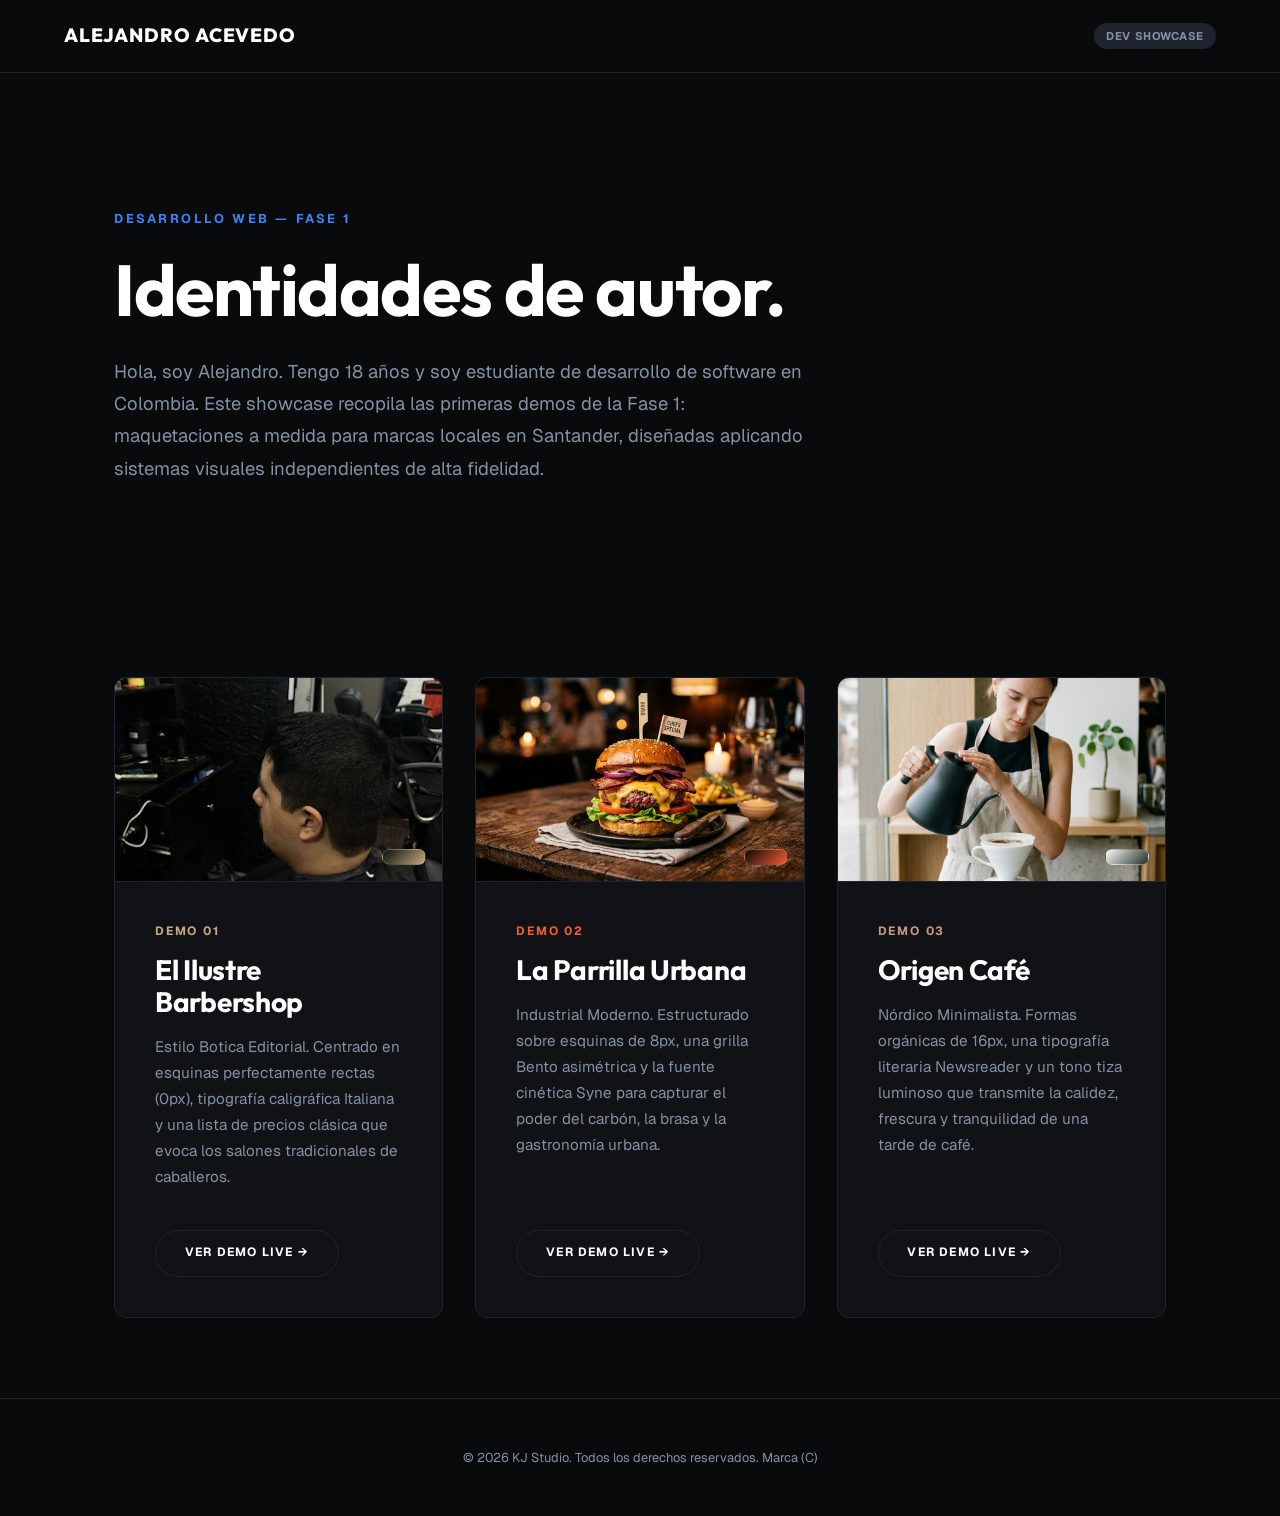
==== index.html @ 07c19f26 "feat: first showcase release for alejandro" ====
<!-- (C) -->
<!DOCTYPE html>
<html lang="es">
<head>
    <meta charset="UTF-8">
    <meta name="viewport" content="width=device-width, initial-scale=1.0">
    <title>Alejandro Acevedo — Web Developer Showcase (Fase 1)</title>
    <meta name="description" content="Showcase de Desarrollo Web (Fase 1) por Alejandro Acevedo. Demos de diseño web de alta fidelidad para negocios locales en Bucaramanga y Girón.">
    <meta property="og:title" content="Alejandro Acevedo — Web Developer Showcase (Fase 1)">
    <meta property="og:description" content="Demos de maquetación premium para Barbería, Hamburguesería y Cafetería por Alejandro Acevedo.">
    <meta property="og:image" content="Outputs/01_barberia/img/Imagen pegada (2).png">
    <meta property="og:type" content="website">
    <link rel="stylesheet" href="styles.css">
    <script>
        document.documentElement.classList.add('js-active');
    </script>
</head>
<body>

    <!-- Header / Navegación -->
    <header class="main-header">
        <div class="header-container">
            <span class="logo">ALEJANDRO ACEVEDO</span>
            <span class="phase-tag">DEV SHOWCASE</span>
        </div>
    </header>

    <!-- Hero Section (Presentation Style) -->
    <section class="hero-section">
        <div class="section-container">
            <span class="hero-eyebrow">Desarrollo Web &mdash; Fase 1</span>
            <h1 class="hero-title">Identidades de autor.</h1>
            <p class="hero-subtitle">Hola, soy Alejandro. Tengo 18 años y soy estudiante de desarrollo de software en Colombia. Este showcase recopila las primeras demos de la Fase 1: maquetaciones a medida para marcas locales en Santander, diseñadas aplicando sistemas visuales independientes de alta fidelidad.</p>
        </div>
    </section>

    <!-- Demos Showcase Grid -->
    <section class="showcase-section">
        <div class="section-container">
            <div class="showcase-grid">
                
                <!-- Demo 1: Barbería -->
                <div class="showcase-card reveal-on-scroll" style="--brand-color: #c5a880;">
                    <div class="card-image-box">
                        <img src="Outputs/01_barberia/img/Imagen pegada (2).png" alt="Miniatura de El Ilustre Barbershop" loading="lazy">
                        <div class="color-indicator" style="background: linear-gradient(135deg, #090e0a, #c5a880);"></div>
                    </div>
                    <div class="card-content">
                        <span class="demo-num">DEMO 01</span>
                        <h3>El Ilustre Barbershop</h3>
                        <p class="strategy">Estilo Botica Editorial. Centrado en esquinas perfectamente rectas (0px), tipografía caligráfica Italiana y una lista de precios clásica que evoca los salones tradicionales de caballeros.</p>
                        <a href="Outputs/01_barberia/index.html" class="btn btn-showcase">Ver Demo Live &rarr;</a>
                    </div>
                </div>

                <!-- Demo 2: Hamburguesería -->
                <div class="showcase-card reveal-on-scroll" style="--brand-color: #f45b34;">
                    <div class="card-image-box">
                        <img src="Outputs/02_hamburgueseria/img/burger-hero.jpg" alt="Miniatura de La Parrilla Urbana" loading="lazy">
                        <div class="color-indicator" style="background: linear-gradient(135deg, #0b0a09, #f45b34);"></div>
                    </div>
                    <div class="card-content">
                        <span class="demo-num">DEMO 02</span>
                        <h3>La Parrilla Urbana</h3>
                        <p class="strategy">Industrial Moderno. Estructurado sobre esquinas de 8px, una grilla Bento asimétrica y la fuente cinética Syne para capturar el poder del carbón, la brasa y la gastronomía urbana.</p>
                        <a href="Outputs/02_hamburgueseria/index.html" class="btn btn-showcase">Ver Demo Live &rarr;</a>
                    </div>
                </div>

                <!-- Demo 3: Cafetería -->
                <div class="showcase-card reveal-on-scroll" style="--brand-color: #c29a83;">
                    <div class="card-image-box">
                        <img src="Outputs/03_cafeteria/img/coffee-pour.jpg" alt="Miniatura de Origen Café" loading="lazy">
                        <div class="color-indicator" style="background: linear-gradient(135deg, #fcfbfa, #1f2d24);"></div>
                    </div>
                    <div class="card-content">
                        <span class="demo-num">DEMO 03</span>
                        <h3>Origen Café</h3>
                        <p class="strategy">Nórdico Minimalista. Formas orgánicas de 16px, una tipografía literaria Newsreader y un tono tiza luminoso que transmite la calidez, frescura y tranquilidad de una tarde de café.</p>
                        <a href="Outputs/03_cafeteria/index.html" class="btn btn-showcase">Ver Demo Live &rarr;</a>
                    </div>
                </div>

            </div>
        </div>
    </section>

    <!-- Footer -->
    <footer class="main-footer">
        <div class="footer-container">
            <p>&copy; 2026 KJ Studio. Todos los derechos reservados. Marca (C)</p>
        </div>
    </footer>

    <script src="script.js"></script>
</body>
</html>
---- styles.css ----
/* (C) */
@import url('https://fonts.googleapis.com/css2?family=Outfit:wght@400;500;600;700;800&family=Geist:wght@300;400;500;600;700&display=swap');

/* --- DESIGN SYSTEM & TOKENS --- */
:root {
    --color-bg: #090a0c; /* Deep studio off-black */
    --color-surface: #101216; /* Studio slate surface */
    --color-surface-elevated: #161a20;
    
    --color-primary: #3b82f6; /* Electric blue accent */
    --color-primary-hover: #2563eb;
    
    --color-text-main: #f1f3f7; /* Silver grey */
    --color-text-muted: #8491a5; /* Blue-grey muted */
    --color-text-inverse: #090a0c;
    
    --color-border: #1e232d; /* Slate border */
    
    /* Typography */
    --font-heading: 'Outfit', sans-serif;
    --font-body: 'Geist', sans-serif;
    
    /* Animations */
    --ease-out: cubic-bezier(0.16, 1, 0.3, 1);
    --transition-fast: 150ms var(--ease-out);
    --transition-normal: 250ms var(--ease-out);
}

/* --- BASE STYLES --- */
* {
    box-sizing: border-box;
    margin: 0;
    padding: 0;
}

html {
    scroll-behavior: smooth;
    font-size: 16px;
    background-color: var(--color-bg);
    color: var(--color-text-main);
    -webkit-font-smoothing: antialiased;
}

body {
    font-family: var(--font-body);
    line-height: 1.65;
    overflow-x: hidden;
}

/* Accessibility */
a:focus-visible {
    outline: 2px solid var(--color-primary);
    outline-offset: 4px;
}

/* --- TYPOGRAPHY --- */
h1, h2, h3, h4 {
    font-family: var(--font-heading);
    font-weight: 700;
    color: #ffffff;
    line-height: 1.15;
    letter-spacing: -0.02em;
}

p {
    color: var(--color-text-muted);
}

/* --- REUSABLE COMPONENTS --- */
.section-container {
    width: 100%;
    max-width: 1100px;
    margin: 0 auto;
    padding: 5rem 1.5rem;
}

/* Buttons */
.btn {
    display: inline-flex;
    align-items: center;
    justify-content: center;
    text-decoration: none;
    cursor: pointer;
    font-weight: 700;
    font-size: 0.8rem;
    text-transform: uppercase;
    letter-spacing: 0.1em;
    border-radius: 6px;
    border: none;
    transition: transform 120ms var(--ease-out), background-color var(--transition-fast), color var(--transition-fast), border-color var(--transition-fast);
}

.btn:active {
    transform: scale(0.98);
}

.btn-primary {
    background-color: var(--color-primary);
    color: #ffffff;
    padding: 1rem 2.2rem;
}

.btn-primary:hover {
    background-color: var(--color-primary-hover);
}

.btn-text {
    background: none;
    color: #ffffff;
    padding: 1rem 1.5rem;
    border-bottom: 2px solid transparent;
    border-radius: 0;
    transition: border-color var(--transition-fast);
}

.btn-text:hover {
    border-color: #ffffff;
}

/* --- HEADER --- */
.main-header {
    position: fixed;
    top: 0;
    left: 0;
    width: 100%;
    z-index: 100;
    background-color: rgba(9, 10, 12, 0.8);
    backdrop-filter: blur(12px);
    border-bottom: 1px solid var(--color-border);
}

.header-container {
    max-width: 1200px;
    margin: 0 auto;
    padding: 1.25rem 1.5rem;
    display: flex;
    justify-content: space-between;
    align-items: center;
}

.logo {
    font-family: var(--font-heading);
    font-size: 1.2rem;
    font-weight: 800;
    color: #ffffff;
    letter-spacing: 0.05em;
}

.phase-tag {
    font-family: var(--font-body);
    font-size: 0.7rem;
    font-weight: 700;
    background-color: var(--color-border);
    color: var(--color-text-muted);
    padding: 0.25rem 0.75rem;
    border-radius: 30px;
    letter-spacing: 0.05em;
}

/* --- HERO SECTION --- */
.hero-section {
    min-height: 50vh;
    display: flex;
    align-items: flex-end;
    padding: 8rem 0 2rem;
}

.hero-eyebrow {
    font-family: var(--font-body);
    font-size: 0.8rem;
    font-weight: 700;
    color: var(--color-primary);
    text-transform: uppercase;
    letter-spacing: 0.2em;
    margin-bottom: 1.25rem;
    display: block;
}

.hero-title {
    font-size: clamp(2.5rem, 7vw, 4.5rem);
    margin-bottom: 1.5rem;
}

.hero-subtitle {
    font-size: 1.15rem;
    color: var(--color-text-muted);
    max-width: 58ch;
    line-height: 1.75;
}

/* --- SHOWCASE SECTION --- */
.showcase-section {
    background-color: var(--color-bg);
}

.showcase-grid {
    display: grid;
    grid-template-columns: 1fr;
    gap: 3rem;
}

.showcase-card {
    background-color: var(--color-surface);
    border: 1px solid var(--color-border);
    border-radius: 12px;
    overflow: hidden;
    display: flex;
    flex-direction: column;
    transition: transform var(--transition-normal), border-color var(--transition-normal);
}

.showcase-card:hover {
    transform: translateY(-4px);
    border-color: var(--brand-color);
}

.card-image-box {
    position: relative;
    width: 100%;
    aspect-ratio: 16 / 10;
    overflow: hidden;
    background-color: #000;
    border-bottom: 1px solid var(--color-border);
}

.card-image-box img {
    width: 100%;
    height: 100%;
    object-fit: cover;
    transition: transform 600ms var(--ease-out);
}

.showcase-card:hover .card-image-box img {
    transform: scale(1.02);
}

.color-indicator {
    position: absolute;
    bottom: 1rem;
    right: 1rem;
    width: 44px;
    height: 16px;
    border-radius: 10px;
    border: 1px solid rgba(255, 255, 255, 0.15);
}

.card-content {
    padding: 2.5rem;
    display: flex;
    flex-direction: column;
    flex-grow: 1;
}

.demo-num {
    font-family: var(--font-body);
    font-size: 0.75rem;
    font-weight: 700;
    color: var(--brand-color);
    letter-spacing: 0.15em;
    margin-bottom: 0.75rem;
    display: block;
}

.card-content h3 {
    font-size: 1.75rem;
    margin-bottom: 1rem;
    letter-spacing: -0.01em;
}

.strategy {
    font-size: 0.95rem;
    color: var(--color-text-muted);
    line-height: 1.7;
    margin-bottom: 2.5rem;
}

.btn-showcase {
    background-color: transparent;
    color: #ffffff;
    border: 1px solid var(--color-border);
    padding: 0.8rem 1.8rem;
    font-size: 0.75rem;
    align-self: flex-start;
    margin-top: auto;
    border-radius: 30px;
}

.showcase-card:hover .btn-showcase {
    background-color: var(--brand-color);
    border-color: var(--brand-color);
    color: var(--color-text-inverse);
}

/* --- FOOTER --- */
.main-footer {
    border-top: 1px solid var(--color-border);
    padding: 3rem 0;
    text-align: center;
}

.main-footer p {
    font-size: 0.8rem;
    color: var(--color-text-muted);
}

/* --- SCROLL REVEAL CLASS --- */
.reveal-on-scroll {
    transition: opacity 650ms var(--ease-out), transform 650ms var(--ease-out);
}

.js-active .reveal-on-scroll {
    opacity: 0;
    transform: translateY(20px);
}

.js-active .reveal-on-scroll.show {
    opacity: 1;
    transform: translateY(0);
}

/* --- MEDIA QUERIES --- */
@media (min-width: 768px) {
    .showcase-grid {
        grid-template-columns: repeat(3, 1fr);
        gap: 2rem;
    }
}

@media (prefers-reduced-motion: reduce) {
    .btn, 
    .reveal-on-scroll,
    .showcase-card {
        transition: none !important;
        transform: none !important;
        opacity: 1 !important;
    }
}
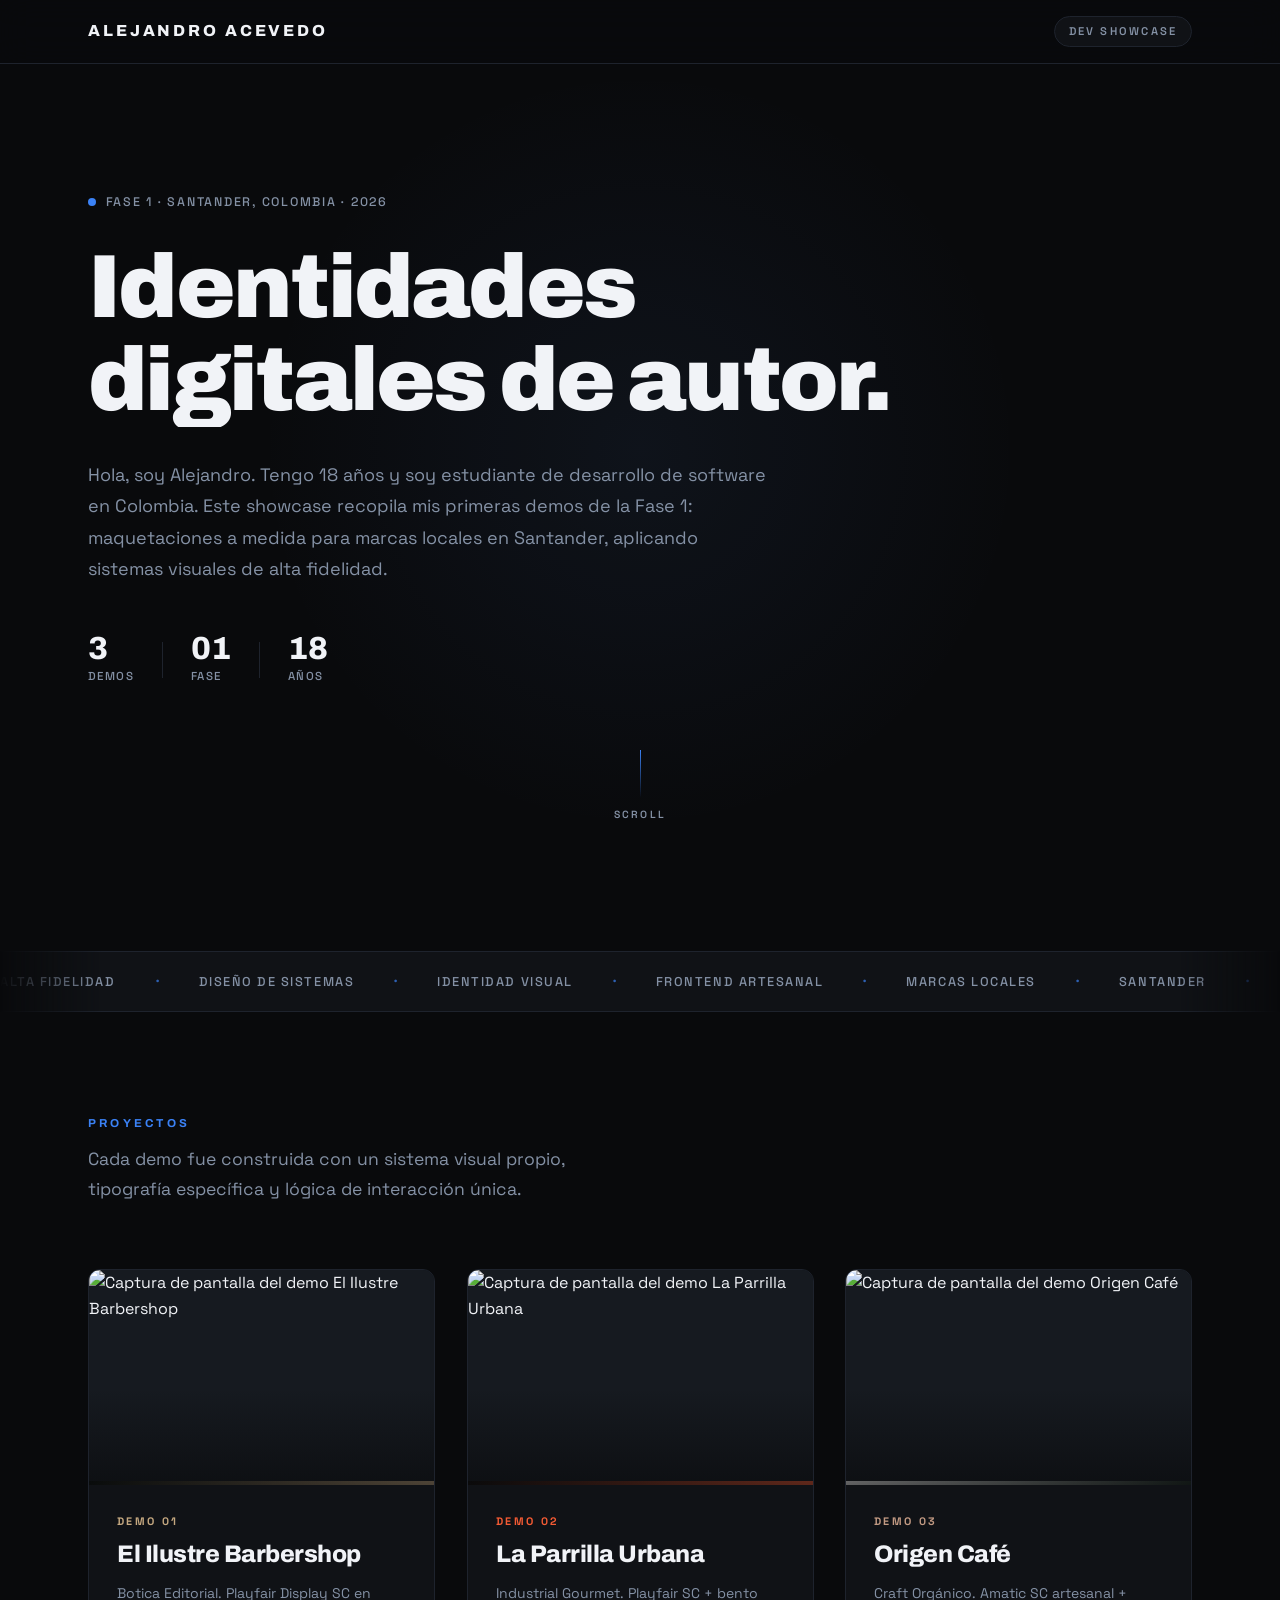
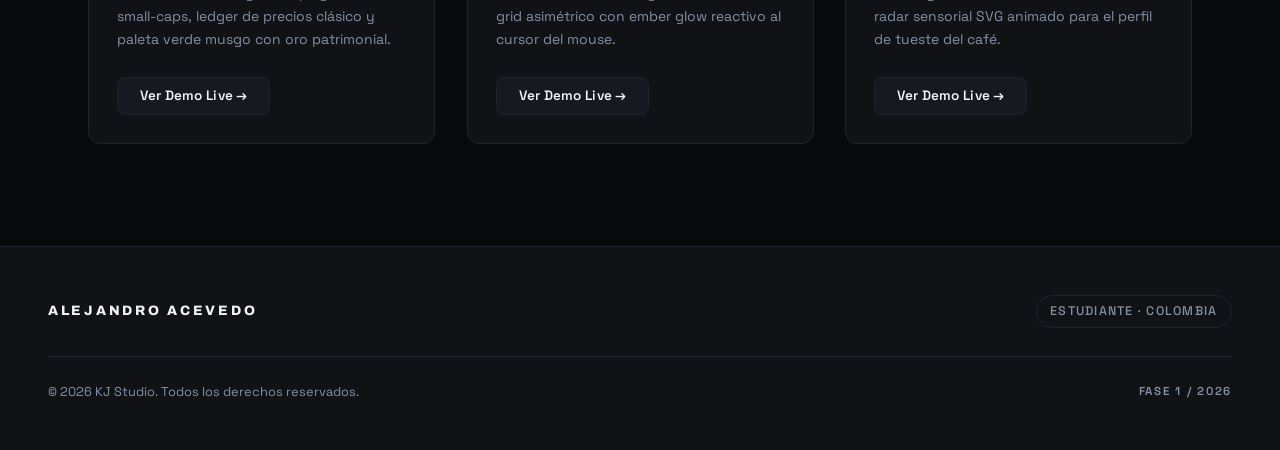
==== commit 873512cd: "feat: v2" ====
--- a/index.html
+++ b/index.html
@@ -1,97 +1,239 @@
-<!-- (C) -->
 <!DOCTYPE html>
 <html lang="es">
 <head>
-    <meta charset="UTF-8">
-    <meta name="viewport" content="width=device-width, initial-scale=1.0">
-    <title>Alejandro Acevedo — Web Developer Showcase (Fase 1)</title>
-    <meta name="description" content="Showcase de Desarrollo Web (Fase 1) por Alejandro Acevedo. Demos de diseño web de alta fidelidad para negocios locales en Bucaramanga y Girón.">
-    <meta property="og:title" content="Alejandro Acevedo — Web Developer Showcase (Fase 1)">
-    <meta property="og:description" content="Demos de maquetación premium para Barbería, Hamburguesería y Cafetería por Alejandro Acevedo.">
-    <meta property="og:image" content="Outputs/01_barberia/img/Imagen pegada (2).png">
-    <meta property="og:type" content="website">
-    <link rel="stylesheet" href="styles.css">
-    <script>
-        document.documentElement.classList.add('js-active');
-    </script>
+  <meta charset="UTF-8" />
+  <meta name="viewport" content="width=device-width, initial-scale=1.0" />
+  <title>Alejandro Acevedo — Web Developer Showcase Fase 1</title>
+  <meta name="description" content="Demos de diseño web de alta fidelidad para negocios locales en Santander, Colombia. Barbería, hamburguesería y cafetería." />
+  <meta property="og:title" content="Alejandro Acevedo — Web Developer Showcase Fase 1" />
+  <meta property="og:description" content="Demos de diseño web de alta fidelidad para negocios locales en Santander, Colombia." />
+  <meta property="og:image" content="Outputs/01_barberia/img/Imagen pegada (2).png" />
+  <meta property="og:type" content="website" />
+  <meta name="theme-color" content="#090a0c" />
+  <link rel="preconnect" href="https://fonts.googleapis.com" />
+  <link rel="preconnect" href="https://fonts.gstatic.com" crossorigin />
+  <link href="https://fonts.googleapis.com/css2?family=Archivo:ital,wght@0,400;0,600;0,700;0,800;0,900;1,700&family=Space+Grotesk:wght@300;400;500;600;700&display=swap" rel="stylesheet" />
+  <link rel="stylesheet" href="styles.css" />
 </head>
 <body>
 
-    <!-- Header / Navegación -->
-    <header class="main-header">
-        <div class="header-container">
-            <span class="logo">ALEJANDRO ACEVEDO</span>
-            <span class="phase-tag">DEV SHOWCASE</span>
-        </div>
-    </header>
-
-    <!-- Hero Section (Presentation Style) -->
-    <section class="hero-section">
-        <div class="section-container">
-            <span class="hero-eyebrow">Desarrollo Web &mdash; Fase 1</span>
-            <h1 class="hero-title">Identidades de autor.</h1>
-            <p class="hero-subtitle">Hola, soy Alejandro. Tengo 18 años y soy estudiante de desarrollo de software en Colombia. Este showcase recopila las primeras demos de la Fase 1: maquetaciones a medida para marcas locales en Santander, diseñadas aplicando sistemas visuales independientes de alta fidelidad.</p>
-        </div>
+  <!-- Accessibility skip link -->
+  <a class="skip-link" href="#main">Saltar al contenido principal</a>
+
+  <!-- Cursor orb canvas -->
+  <canvas id="cursor-orb" aria-hidden="true"></canvas>
+
+  <!-- Header -->
+  <header class="main-header" role="banner">
+    <div class="header-container">
+      <span class="logo" aria-label="Alejandro Acevedo">ALEJANDRO ACEVEDO</span>
+      <span class="phase-tag" aria-label="Dev Showcase">DEV SHOWCASE</span>
+    </div>
+  </header>
+
+  <!-- Main content -->
+  <main id="main">
+
+    <!-- Hero Section -->
+    <section class="hero-section" aria-labelledby="hero-heading">
+      <div class="hero-inner">
+        <div class="hero-eyebrow">
+          <span class="eyebrow-dot" aria-hidden="true"></span>
+          <span class="eyebrow-text">Fase 1 · Santander, Colombia · 2026</span>
+        </div>
+        <h1 class="hero-title" id="hero-heading">Identidades digitales de autor.</h1>
+        <p class="hero-subtitle">
+          Hola, soy Alejandro. Tengo 18 años y soy estudiante de desarrollo de software en Colombia.
+          Este showcase recopila mis primeras demos de la Fase 1: maquetaciones a medida para marcas
+          locales en Santander, aplicando sistemas visuales de alta fidelidad.
+        </p>
+        <div class="hero-meta" aria-hidden="true">
+          <div class="hero-stat">
+            <span class="stat-num">3</span>
+            <span class="stat-label">Demos</span>
+          </div>
+          <div class="hero-stat-sep"></div>
+          <div class="hero-stat">
+            <span class="stat-num">01</span>
+            <span class="stat-label">Fase</span>
+          </div>
+          <div class="hero-stat-sep"></div>
+          <div class="hero-stat">
+            <span class="stat-num">18</span>
+            <span class="stat-label">Años</span>
+          </div>
+        </div>
+      </div>
+      <div class="hero-scroll-hint" aria-hidden="true">
+        <span class="scroll-line"></span>
+        <span class="scroll-label">scroll</span>
+      </div>
     </section>
 
-    <!-- Demos Showcase Grid -->
-    <section class="showcase-section">
-        <div class="section-container">
-            <div class="showcase-grid">
-                
-                <!-- Demo 1: Barbería -->
-                <div class="showcase-card reveal-on-scroll" style="--brand-color: #c5a880;">
-                    <div class="card-image-box">
-                        <img src="Outputs/01_barberia/img/Imagen pegada (2).png" alt="Miniatura de El Ilustre Barbershop" loading="lazy">
-                        <div class="color-indicator" style="background: linear-gradient(135deg, #090e0a, #c5a880);"></div>
-                    </div>
-                    <div class="card-content">
-                        <span class="demo-num">DEMO 01</span>
-                        <h3>El Ilustre Barbershop</h3>
-                        <p class="strategy">Estilo Botica Editorial. Centrado en esquinas perfectamente rectas (0px), tipografía caligráfica Italiana y una lista de precios clásica que evoca los salones tradicionales de caballeros.</p>
-                        <a href="Outputs/01_barberia/index.html" class="btn btn-showcase">Ver Demo Live &rarr;</a>
-                    </div>
-                </div>
-
-                <!-- Demo 2: Hamburguesería -->
-                <div class="showcase-card reveal-on-scroll" style="--brand-color: #f45b34;">
-                    <div class="card-image-box">
-                        <img src="Outputs/02_hamburgueseria/img/burger-hero.jpg" alt="Miniatura de La Parrilla Urbana" loading="lazy">
-                        <div class="color-indicator" style="background: linear-gradient(135deg, #0b0a09, #f45b34);"></div>
-                    </div>
-                    <div class="card-content">
-                        <span class="demo-num">DEMO 02</span>
-                        <h3>La Parrilla Urbana</h3>
-                        <p class="strategy">Industrial Moderno. Estructurado sobre esquinas de 8px, una grilla Bento asimétrica y la fuente cinética Syne para capturar el poder del carbón, la brasa y la gastronomía urbana.</p>
-                        <a href="Outputs/02_hamburgueseria/index.html" class="btn btn-showcase">Ver Demo Live &rarr;</a>
-                    </div>
-                </div>
-
-                <!-- Demo 3: Cafetería -->
-                <div class="showcase-card reveal-on-scroll" style="--brand-color: #c29a83;">
-                    <div class="card-image-box">
-                        <img src="Outputs/03_cafeteria/img/coffee-pour.jpg" alt="Miniatura de Origen Café" loading="lazy">
-                        <div class="color-indicator" style="background: linear-gradient(135deg, #fcfbfa, #1f2d24);"></div>
-                    </div>
-                    <div class="card-content">
-                        <span class="demo-num">DEMO 03</span>
-                        <h3>Origen Café</h3>
-                        <p class="strategy">Nórdico Minimalista. Formas orgánicas de 16px, una tipografía literaria Newsreader y un tono tiza luminoso que transmite la calidez, frescura y tranquilidad de una tarde de café.</p>
-                        <a href="Outputs/03_cafeteria/index.html" class="btn btn-showcase">Ver Demo Live &rarr;</a>
-                    </div>
-                </div>
-
-            </div>
-        </div>
+    <!-- Marquee Band -->
+    <div class="marquee-band" aria-hidden="true" role="presentation">
+      <div class="marquee-track">
+        <span>Alta Fidelidad</span>
+        <span class="marquee-dot">·</span>
+        <span>Diseño de Sistemas</span>
+        <span class="marquee-dot">·</span>
+        <span>Identidad Visual</span>
+        <span class="marquee-dot">·</span>
+        <span>Frontend Artesanal</span>
+        <span class="marquee-dot">·</span>
+        <span>Marcas Locales</span>
+        <span class="marquee-dot">·</span>
+        <span>Santander</span>
+        <span class="marquee-dot">·</span>
+        <span>Alta Fidelidad</span>
+        <span class="marquee-dot">·</span>
+        <span>Diseño de Sistemas</span>
+        <span class="marquee-dot">·</span>
+        <span>Identidad Visual</span>
+        <span class="marquee-dot">·</span>
+        <span>Frontend Artesanal</span>
+        <span class="marquee-dot">·</span>
+        <span>Marcas Locales</span>
+        <span class="marquee-dot">·</span>
+        <span>Santander</span>
+      </div>
+    </div>
+
+    <!-- Showcase Section -->
+    <section class="showcase-section" aria-labelledby="showcase-heading">
+      <div class="showcase-header">
+        <h2 class="section-label" id="showcase-heading">PROYECTOS</h2>
+        <p class="section-sub">Cada demo fue construida con un sistema visual propio, tipografía específica y lógica de interacción única.</p>
+      </div>
+      <div class="showcase-grid">
+
+        <!-- Card 01 — El Ilustre Barbershop -->
+        <div
+          class="showcase-card reveal-on-scroll"
+          data-brand="#c5a880"
+          style="--brand-color:#c5a880"
+          data-stagger="0"
+        >
+          <div class="card-image-box">
+            <img
+              src="Outputs/01_barberia/img/Imagen pegada (2).png"
+              alt="Captura de pantalla del demo El Ilustre Barbershop"
+              loading="lazy"
+              width="800"
+              height="500"
+            />
+            <div
+              class="color-indicator"
+              style="background:linear-gradient(135deg,#090e0a,#c5a880)"
+              aria-hidden="true"
+            ></div>
+            <div class="card-overlay" aria-hidden="true"></div>
+          </div>
+          <div class="card-content">
+            <span class="demo-num">DEMO 01</span>
+            <h3>El Ilustre Barbershop</h3>
+            <p class="strategy">
+              Botica Editorial. Playfair Display SC en small-caps, ledger de precios
+              clásico y paleta verde musgo con oro patrimonial.
+            </p>
+            <a href="Outputs/01_barberia/index.html" class="btn btn-showcase" id="demo-01-link">
+              Ver Demo Live &rarr;
+            </a>
+          </div>
+        </div>
+
+        <!-- Card 02 — La Parrilla Urbana -->
+        <div
+          class="showcase-card reveal-on-scroll"
+          data-brand="#f45b34"
+          style="--brand-color:#f45b34"
+          data-stagger="1"
+        >
+          <div class="card-image-box">
+            <img
+              src="Outputs/02_hamburgueseria/img/burger-hero.jpg"
+              alt="Captura de pantalla del demo La Parrilla Urbana"
+              loading="lazy"
+              width="800"
+              height="500"
+            />
+            <div
+              class="color-indicator"
+              style="background:linear-gradient(135deg,#0b0a09,#f45b34)"
+              aria-hidden="true"
+            ></div>
+            <div class="card-overlay" aria-hidden="true"></div>
+          </div>
+          <div class="card-content">
+            <span class="demo-num">DEMO 02</span>
+            <h3>La Parrilla Urbana</h3>
+            <p class="strategy">
+              Industrial Gourmet. Playfair SC + bento grid asimétrico con
+              ember glow reactivo al cursor del mouse.
+            </p>
+            <a href="Outputs/02_hamburgueseria/index.html" class="btn btn-showcase" id="demo-02-link">
+              Ver Demo Live &rarr;
+            </a>
+          </div>
+        </div>
+
+        <!-- Card 03 — Origen Café -->
+        <div
+          class="showcase-card reveal-on-scroll"
+          data-brand="#c29a83"
+          style="--brand-color:#c29a83"
+          data-stagger="2"
+        >
+          <div class="card-image-box">
+            <img
+              src="Outputs/03_cafeteria/img/coffee-pour.jpg"
+              alt="Captura de pantalla del demo Origen Café"
+              loading="lazy"
+              width="800"
+              height="500"
+            />
+            <div
+              class="color-indicator"
+              style="background:linear-gradient(135deg,#fcfbfa,#1f2d24)"
+              aria-hidden="true"
+            ></div>
+            <div class="card-overlay" aria-hidden="true"></div>
+          </div>
+          <div class="card-content">
+            <span class="demo-num">DEMO 03</span>
+            <h3>Origen Café</h3>
+            <p class="strategy">
+              Craft Orgánico. Amatic SC artesanal + radar sensorial SVG
+              animado para el perfil de tueste del café.
+            </p>
+            <a href="Outputs/03_cafeteria/index.html" class="btn btn-showcase" id="demo-03-link">
+              Ver Demo Live &rarr;
+            </a>
+          </div>
+        </div>
+
+      </div>
     </section>
 
-    <!-- Footer -->
-    <footer class="main-footer">
-        <div class="footer-container">
-            <p>&copy; 2026 KJ Studio. Todos los derechos reservados. Marca (C)</p>
-        </div>
-    </footer>
-
-    <script src="script.js"></script>
+  </main>
+
+  <!-- Footer -->
+  <footer class="main-footer" role="contentinfo">
+    <div class="footer-inner">
+      <div class="footer-top">
+        <span class="footer-logo">ALEJANDRO ACEVEDO</span>
+        <div class="footer-links">
+          <span class="footer-tag">Estudiante · Colombia</span>
+        </div>
+      </div>
+      <div class="footer-divider" aria-hidden="true"></div>
+      <div class="footer-bottom">
+        <p class="footer-copy">&copy; 2026 KJ Studio. Todos los derechos reservados.</p>
+        <span class="footer-phase">Fase 1 / 2026</span>
+      </div>
+    </div>
+  </footer>
+
+  <script src="script.js"></script>
 </body>
 </html>
--- a/styles.css
+++ b/styles.css
@@ -1,337 +1,842 @@
-/* (C) */
-@import url('https://fonts.googleapis.com/css2?family=Outfit:wght@400;500;600;700;800&family=Geist:wght@300;400;500;600;700&display=swap');
-
-/* --- DESIGN SYSTEM & TOKENS --- */
+/* ============================================================
+   ALEJANDRO ACEVEDO — Dev Showcase · Fase 1
+   styles.css — Motion-Driven Dark Portfolio
+   ============================================================ */
+
+/* ── Google Fonts ─────────────────────────────────────────── */
+@import url('https://fonts.googleapis.com/css2?family=Archivo:ital,wght@0,400;0,600;0,700;0,800;0,900;1,700&family=Space+Grotesk:wght@300;400;500;600;700&display=swap');
+
+/* ── Design Tokens ───────────────────────────────────────── */
 :root {
-    --color-bg: #090a0c; /* Deep studio off-black */
-    --color-surface: #101216; /* Studio slate surface */
-    --color-surface-elevated: #161a20;
-    
-    --color-primary: #3b82f6; /* Electric blue accent */
-    --color-primary-hover: #2563eb;
-    
-    --color-text-main: #f1f3f7; /* Silver grey */
-    --color-text-muted: #8491a5; /* Blue-grey muted */
-    --color-text-inverse: #090a0c;
-    
-    --color-border: #1e232d; /* Slate border */
-    
-    /* Typography */
-    --font-heading: 'Outfit', sans-serif;
-    --font-body: 'Geist', sans-serif;
-    
-    /* Animations */
-    --ease-out: cubic-bezier(0.16, 1, 0.3, 1);
-    --transition-fast: 150ms var(--ease-out);
-    --transition-normal: 250ms var(--ease-out);
-}
-
-/* --- BASE STYLES --- */
-* {
-    box-sizing: border-box;
-    margin: 0;
-    padding: 0;
+  --color-bg:               #090a0c;
+  --color-surface:          #101216;
+  --color-surface-elevated: #161a20;
+  --color-primary:          #3b82f6;
+  --color-primary-hover:    #2563eb;
+  --color-text-main:        #f1f3f7;
+  --color-text-muted:       #8491a5;
+  --color-text-inverse:     #090a0c;
+  --color-border:           #1e232d;
+
+  --ease-out: cubic-bezier(0.16, 1, 0.3, 1);
+  --ease-spring: cubic-bezier(0.34, 1.56, 0.64, 1);
+
+  --font-heading: 'Archivo', sans-serif;
+  --font-body:    'Space Grotesk', sans-serif;
+
+  --header-h: 64px;
+  --section-pad: clamp(4rem, 8vw, 8rem);
+  --container-w: 1200px;
+  --container-px: clamp(1.25rem, 4vw, 3rem);
+}
+
+/* ── Reset ───────────────────────────────────────────────── */
+*,
+*::before,
+*::after {
+  box-sizing: border-box;
+  margin: 0;
+  padding: 0;
 }
 
 html {
-    scroll-behavior: smooth;
-    font-size: 16px;
-    background-color: var(--color-bg);
-    color: var(--color-text-main);
-    -webkit-font-smoothing: antialiased;
+  font-size: 16px;
+  scroll-behavior: smooth;
+  -webkit-font-smoothing: antialiased;
+  -moz-osx-font-smoothing: grayscale;
 }
 
 body {
-    font-family: var(--font-body);
-    line-height: 1.65;
-    overflow-x: hidden;
-}
-
-/* Accessibility */
-a:focus-visible {
-    outline: 2px solid var(--color-primary);
-    outline-offset: 4px;
-}
-
-/* --- TYPOGRAPHY --- */
-h1, h2, h3, h4 {
-    font-family: var(--font-heading);
-    font-weight: 700;
-    color: #ffffff;
-    line-height: 1.15;
-    letter-spacing: -0.02em;
-}
-
-p {
-    color: var(--color-text-muted);
-}
-
-/* --- REUSABLE COMPONENTS --- */
-.section-container {
-    width: 100%;
-    max-width: 1100px;
-    margin: 0 auto;
-    padding: 5rem 1.5rem;
-}
-
-/* Buttons */
+  background-color: var(--color-bg);
+  color: var(--color-text-main);
+  font-family: var(--font-body);
+  font-weight: 400;
+  line-height: 1.65;
+  min-height: 100dvh;
+  overflow-x: hidden;
+}
+
+img {
+  display: block;
+  max-width: 100%;
+  height: auto;
+}
+
+a {
+  color: inherit;
+  text-decoration: none;
+}
+
+ul, ol {
+  list-style: none;
+}
+
+/* ── Accessibility ───────────────────────────────────────── */
+.skip-link {
+  position: absolute;
+  top: -100%;
+  left: 1rem;
+  z-index: 9999;
+  background: var(--color-primary);
+  color: #fff;
+  padding: 0.5rem 1rem;
+  border-radius: 0 0 6px 6px;
+  font-family: var(--font-body);
+  font-size: 0.875rem;
+  font-weight: 600;
+  transition: top 0.2s ease;
+}
+
+.skip-link:focus {
+  top: 0;
+  outline: 2px solid var(--color-primary);
+  outline-offset: 4px;
+}
+
+:focus-visible {
+  outline: 2px solid var(--color-primary);
+  outline-offset: 4px;
+  border-radius: 3px;
+}
+
+/* ── Cursor Orb Canvas ───────────────────────────────────── */
+#cursor-orb {
+  position: fixed;
+  top: 0;
+  left: 0;
+  width: 100%;
+  height: 100%;
+  pointer-events: none;
+  z-index: 0;
+  mix-blend-mode: screen;
+}
+
+/* ── Z-Index Stacking Context ────────────────────────────── */
+.main-header,
+.hero-section,
+.showcase-section,
+.main-footer,
+.marquee-band {
+  position: relative;
+  z-index: 1;
+}
+
+/* ── Header ──────────────────────────────────────────────── */
+.main-header {
+  height: var(--header-h);
+  display: flex;
+  align-items: center;
+  border-bottom: 1px solid var(--color-border);
+  background: rgba(9, 10, 12, 0.75);
+  backdrop-filter: blur(16px);
+  -webkit-backdrop-filter: blur(16px);
+  position: sticky;
+  top: 0;
+  z-index: 100;
+}
+
+.header-container {
+  width: 100%;
+  max-width: var(--container-w);
+  margin: 0 auto;
+  padding: 0 var(--container-px);
+  display: flex;
+  align-items: center;
+  justify-content: space-between;
+}
+
+.logo {
+  font-family: var(--font-heading);
+  font-weight: 800;
+  font-size: clamp(0.8rem, 2vw, 1rem);
+  letter-spacing: 0.18em;
+  color: var(--color-text-main);
+  text-transform: uppercase;
+  user-select: none;
+}
+
+.phase-tag {
+  font-family: var(--font-body);
+  font-size: 0.7rem;
+  font-weight: 600;
+  letter-spacing: 0.2em;
+  text-transform: uppercase;
+  color: var(--color-text-muted);
+  border: 1px solid var(--color-border);
+  border-radius: 100px;
+  padding: 0.3rem 0.85rem;
+  background: var(--color-surface);
+  transition: border-color 0.2s ease, color 0.2s ease;
+}
+
+.phase-tag:hover {
+  border-color: var(--color-primary);
+  color: var(--color-primary);
+}
+
+/* ── Hero Section ────────────────────────────────────────── */
+.hero-section {
+  min-height: calc(100dvh - var(--header-h));
+  display: flex;
+  flex-direction: column;
+  justify-content: center;
+  padding: var(--section-pad) var(--container-px);
+  max-width: var(--container-w);
+  margin: 0 auto;
+  width: 100%;
+}
+
+.hero-inner {
+  max-width: 900px;
+}
+
+/* Eyebrow */
+.hero-eyebrow {
+  display: flex;
+  align-items: center;
+  gap: 0.6rem;
+  margin-bottom: 1.75rem;
+  opacity: 0;
+  animation: fadeUp 0.6s var(--ease-out) 0.1s forwards;
+}
+
+.eyebrow-dot {
+  width: 8px;
+  height: 8px;
+  border-radius: 50%;
+  background: var(--color-primary);
+  flex-shrink: 0;
+  animation: pulse-dot 2.4s ease-in-out 1s infinite;
+}
+
+@keyframes pulse-dot {
+  0%, 100% { opacity: 1; transform: scale(1); }
+  50%       { opacity: 0.4; transform: scale(0.75); }
+}
+
+.eyebrow-text {
+  font-family: var(--font-body);
+  font-size: 0.78rem;
+  font-weight: 500;
+  letter-spacing: 0.14em;
+  text-transform: uppercase;
+  color: var(--color-text-muted);
+}
+
+/* Hero Title — Word Split */
+.hero-title {
+  font-family: var(--font-heading);
+  font-weight: 900;
+  font-size: clamp(2.6rem, 7vw, 6.5rem);
+  line-height: 1.04;
+  letter-spacing: -0.03em;
+  color: var(--color-text-main);
+  margin-bottom: 2rem;
+}
+
+.hero-title .word-wrapper {
+  display: inline-block;
+  overflow: hidden;
+  vertical-align: bottom;
+}
+
+.hero-title .word-item {
+  display: inline-block;
+  transform: translateY(100%);
+  opacity: 0;
+  transition:
+    transform 0.85s var(--ease-out),
+    opacity 0.85s var(--ease-out);
+  transition-delay: calc(var(--word-index, 0) * 0.08s);
+}
+
+/* Space between words */
+.hero-title .word-wrapper + .hero-title .word-wrapper {
+  margin-left: 0.25em;
+}
+
+.hero-title.animated .word-item {
+  transform: translateY(0);
+  opacity: 1;
+}
+
+/* Hero Subtitle */
+.hero-subtitle {
+  font-size: clamp(1rem, 2vw, 1.125rem);
+  font-weight: 400;
+  line-height: 1.75;
+  color: var(--color-text-muted);
+  max-width: 680px;
+  margin-bottom: 3rem;
+  opacity: 0;
+  transform: translateY(8px);
+  animation: fadeUp 0.8s var(--ease-out) 0.9s forwards;
+}
+
+/* Hero Stats */
+.hero-meta {
+  display: flex;
+  align-items: center;
+  gap: 1.75rem;
+  opacity: 0;
+  animation: fadeUp 0.8s var(--ease-out) 1.1s forwards;
+}
+
+.hero-stat {
+  display: flex;
+  flex-direction: column;
+  align-items: flex-start;
+  gap: 0.15rem;
+}
+
+.stat-num {
+  font-family: var(--font-heading);
+  font-weight: 800;
+  font-size: clamp(1.5rem, 3vw, 2rem);
+  color: var(--color-text-main);
+  line-height: 1;
+}
+
+.stat-label {
+  font-family: var(--font-body);
+  font-size: 0.72rem;
+  font-weight: 500;
+  letter-spacing: 0.12em;
+  text-transform: uppercase;
+  color: var(--color-text-muted);
+}
+
+.hero-stat-sep {
+  width: 1px;
+  height: 36px;
+  background: var(--color-border);
+  flex-shrink: 0;
+}
+
+/* Scroll hint */
+.hero-scroll-hint {
+  display: flex;
+  flex-direction: column;
+  align-items: center;
+  gap: 0.5rem;
+  margin-top: 4rem;
+  opacity: 0;
+  animation: fadeUp 0.6s var(--ease-out) 1.5s forwards;
+}
+
+.scroll-line {
+  display: block;
+  width: 1px;
+  height: 48px;
+  background: linear-gradient(to bottom, var(--color-primary), transparent);
+  animation: scroll-pulse 2s ease-in-out infinite;
+}
+
+@keyframes scroll-pulse {
+  0%, 100% { transform: scaleY(1); opacity: 0.6; }
+  50%       { transform: scaleY(0.5); opacity: 1; }
+}
+
+.scroll-label {
+  font-size: 0.65rem;
+  font-weight: 600;
+  letter-spacing: 0.2em;
+  text-transform: uppercase;
+  color: var(--color-text-muted);
+}
+
+/* ── Marquee Band ─────────────────────────────────────────── */
+.marquee-band {
+  overflow: hidden;
+  border-top: 1px solid var(--color-border);
+  border-bottom: 1px solid var(--color-border);
+  padding: 1rem 0;
+  background: var(--color-surface);
+  -webkit-mask-image: linear-gradient(to right, transparent, black 8%, black 92%, transparent);
+  mask-image: linear-gradient(to right, transparent, black 8%, black 92%, transparent);
+  cursor: default;
+  user-select: none;
+}
+
+.marquee-track {
+  display: flex;
+  gap: 2.5rem;
+  width: max-content;
+  animation: marquee-scroll 22s linear infinite;
+  align-items: center;
+}
+
+.marquee-track span {
+  font-family: var(--font-body);
+  font-size: 0.8rem;
+  font-weight: 500;
+  letter-spacing: 0.12em;
+  text-transform: uppercase;
+  color: var(--color-text-muted);
+  white-space: nowrap;
+  flex-shrink: 0;
+}
+
+.marquee-track .marquee-dot {
+  color: var(--color-primary);
+  font-size: 1rem;
+  letter-spacing: 0;
+  opacity: 0.7;
+}
+
+@keyframes marquee-scroll {
+  from { transform: translateX(0); }
+  to   { transform: translateX(-50%); }
+}
+
+.marquee-band:hover .marquee-track {
+  animation-play-state: paused;
+}
+
+/* ── Showcase Section ─────────────────────────────────────── */
+.showcase-section {
+  padding: var(--section-pad) var(--container-px);
+  max-width: var(--container-w);
+  margin: 0 auto;
+  width: 100%;
+}
+
+.showcase-header {
+  margin-bottom: clamp(2.5rem, 5vw, 4.5rem);
+}
+
+.section-label {
+  font-family: var(--font-heading);
+  font-size: 0.72rem;
+  font-weight: 700;
+  letter-spacing: 0.28em;
+  text-transform: uppercase;
+  color: var(--color-primary);
+  margin-bottom: 0.75rem;
+  display: block;
+}
+
+.section-sub {
+  font-family: var(--font-body);
+  font-size: clamp(0.95rem, 2vw, 1.1rem);
+  font-weight: 400;
+  color: var(--color-text-muted);
+  max-width: 560px;
+  line-height: 1.7;
+}
+
+/* ── Showcase Grid ───────────────────────────────────────── */
+.showcase-grid {
+  display: grid;
+  grid-template-columns: 1fr;
+  gap: 3rem;
+  perspective: 1200px;
+}
+
+@media (min-width: 768px) {
+  .showcase-grid {
+    grid-template-columns: repeat(3, 1fr);
+    gap: 2rem;
+  }
+}
+
+/* ── Showcase Card ───────────────────────────────────────── */
+.showcase-card {
+  position: relative;
+  transform-style: preserve-3d;
+  will-change: transform;
+  background: var(--color-surface);
+  border: 1px solid var(--color-border);
+  border-radius: 12px;
+  overflow: hidden;
+  transition:
+    transform 0.4s var(--ease-out),
+    box-shadow 0.3s ease;
+  cursor: default;
+}
+
+/* Spotlight border glow on hover */
+.showcase-card::before {
+  content: '';
+  position: absolute;
+  inset: -1px;
+  border-radius: 12px;
+  padding: 1px;
+  background: radial-gradient(
+    350px circle at var(--mouse-x, 0px) var(--mouse-y, 0px),
+    var(--brand-color),
+    transparent 70%
+  );
+  -webkit-mask:
+    linear-gradient(#fff 0 0) content-box,
+    linear-gradient(#fff 0 0);
+  -webkit-mask-composite: xor;
+  mask-composite: exclude;
+  pointer-events: none;
+  z-index: 2;
+  opacity: 0;
+  transition: opacity 0.3s ease;
+}
+
+.showcase-card:hover::before {
+  opacity: 0.8;
+}
+
+.showcase-card:hover {
+  box-shadow:
+    0 24px 64px rgba(0, 0, 0, 0.55),
+    0 8px 24px rgba(0, 0, 0, 0.35);
+}
+
+/* ── Card Image Box ──────────────────────────────────────── */
+.card-image-box {
+  position: relative;
+  width: 100%;
+  aspect-ratio: 16 / 10;
+  overflow: hidden;
+  background: var(--color-surface-elevated);
+}
+
+.card-image-box img {
+  width: 100%;
+  height: 100%;
+  object-fit: cover;
+  object-position: top center;
+  transition: transform 0.6s var(--ease-out);
+}
+
+.showcase-card:hover .card-image-box img {
+  transform: scale(1.04);
+}
+
+.color-indicator {
+  position: absolute;
+  bottom: 0;
+  left: 0;
+  right: 0;
+  height: 4px;
+  z-index: 1;
+}
+
+.card-overlay {
+  position: absolute;
+  inset: 0;
+  background: linear-gradient(
+    to bottom,
+    transparent 55%,
+    rgba(9, 10, 12, 0.65) 100%
+  );
+  z-index: 1;
+  pointer-events: none;
+}
+
+/* ── Card Content ────────────────────────────────────────── */
+.card-content {
+  padding: 1.75rem;
+  display: flex;
+  flex-direction: column;
+  gap: 0.6rem;
+  position: relative;
+  z-index: 1;
+}
+
+.demo-num {
+  font-family: var(--font-body);
+  font-size: 0.68rem;
+  font-weight: 700;
+  letter-spacing: 0.22em;
+  text-transform: uppercase;
+  color: var(--brand-color, var(--color-primary));
+  display: block;
+}
+
+.card-content h3 {
+  font-family: var(--font-heading);
+  font-weight: 800;
+  font-size: clamp(1.25rem, 2.5vw, 1.5rem);
+  line-height: 1.15;
+  color: var(--color-text-main);
+  letter-spacing: -0.02em;
+}
+
+.strategy {
+  font-family: var(--font-body);
+  font-size: 0.875rem;
+  font-weight: 400;
+  line-height: 1.65;
+  color: var(--color-text-muted);
+  margin-top: 0.25rem;
+  margin-bottom: 0.5rem;
+}
+
+/* ── Buttons ─────────────────────────────────────────────── */
 .btn {
-    display: inline-flex;
-    align-items: center;
-    justify-content: center;
-    text-decoration: none;
-    cursor: pointer;
-    font-weight: 700;
-    font-size: 0.8rem;
-    text-transform: uppercase;
-    letter-spacing: 0.1em;
-    border-radius: 6px;
-    border: none;
-    transition: transform 120ms var(--ease-out), background-color var(--transition-fast), color var(--transition-fast), border-color var(--transition-fast);
-}
-
-.btn:active {
-    transform: scale(0.98);
-}
-
-.btn-primary {
-    background-color: var(--color-primary);
-    color: #ffffff;
-    padding: 1rem 2.2rem;
-}
-
-.btn-primary:hover {
-    background-color: var(--color-primary-hover);
-}
-
-.btn-text {
-    background: none;
-    color: #ffffff;
-    padding: 1rem 1.5rem;
-    border-bottom: 2px solid transparent;
-    border-radius: 0;
-    transition: border-color var(--transition-fast);
-}
-
-.btn-text:hover {
-    border-color: #ffffff;
-}
-
-/* --- HEADER --- */
-.main-header {
-    position: fixed;
-    top: 0;
-    left: 0;
-    width: 100%;
-    z-index: 100;
-    background-color: rgba(9, 10, 12, 0.8);
-    backdrop-filter: blur(12px);
-    border-bottom: 1px solid var(--color-border);
-}
-
-.header-container {
-    max-width: 1200px;
-    margin: 0 auto;
-    padding: 1.25rem 1.5rem;
-    display: flex;
-    justify-content: space-between;
-    align-items: center;
-}
-
-.logo {
-    font-family: var(--font-heading);
-    font-size: 1.2rem;
-    font-weight: 800;
-    color: #ffffff;
-    letter-spacing: 0.05em;
-}
-
-.phase-tag {
-    font-family: var(--font-body);
-    font-size: 0.7rem;
-    font-weight: 700;
-    background-color: var(--color-border);
-    color: var(--color-text-muted);
-    padding: 0.25rem 0.75rem;
-    border-radius: 30px;
-    letter-spacing: 0.05em;
-}
-
-/* --- HERO SECTION --- */
-.hero-section {
-    min-height: 50vh;
-    display: flex;
-    align-items: flex-end;
-    padding: 8rem 0 2rem;
-}
-
-.hero-eyebrow {
-    font-family: var(--font-body);
-    font-size: 0.8rem;
-    font-weight: 700;
-    color: var(--color-primary);
-    text-transform: uppercase;
-    letter-spacing: 0.2em;
-    margin-bottom: 1.25rem;
-    display: block;
-}
-
-.hero-title {
-    font-size: clamp(2.5rem, 7vw, 4.5rem);
-    margin-bottom: 1.5rem;
-}
-
-.hero-subtitle {
-    font-size: 1.15rem;
-    color: var(--color-text-muted);
-    max-width: 58ch;
-    line-height: 1.75;
-}
-
-/* --- SHOWCASE SECTION --- */
-.showcase-section {
-    background-color: var(--color-bg);
-}
-
-.showcase-grid {
-    display: grid;
-    grid-template-columns: 1fr;
-    gap: 3rem;
-}
-
-.showcase-card {
-    background-color: var(--color-surface);
-    border: 1px solid var(--color-border);
-    border-radius: 12px;
-    overflow: hidden;
-    display: flex;
-    flex-direction: column;
-    transition: transform var(--transition-normal), border-color var(--transition-normal);
-}
-
-.showcase-card:hover {
-    transform: translateY(-4px);
-    border-color: var(--brand-color);
-}
-
-.card-image-box {
-    position: relative;
-    width: 100%;
-    aspect-ratio: 16 / 10;
-    overflow: hidden;
-    background-color: #000;
-    border-bottom: 1px solid var(--color-border);
-}
-
-.card-image-box img {
-    width: 100%;
-    height: 100%;
-    object-fit: cover;
-    transition: transform 600ms var(--ease-out);
-}
-
-.showcase-card:hover .card-image-box img {
-    transform: scale(1.02);
-}
-
-.color-indicator {
-    position: absolute;
-    bottom: 1rem;
-    right: 1rem;
-    width: 44px;
-    height: 16px;
-    border-radius: 10px;
-    border: 1px solid rgba(255, 255, 255, 0.15);
-}
-
-.card-content {
-    padding: 2.5rem;
-    display: flex;
-    flex-direction: column;
-    flex-grow: 1;
-}
-
-.demo-num {
-    font-family: var(--font-body);
-    font-size: 0.75rem;
-    font-weight: 700;
-    color: var(--brand-color);
-    letter-spacing: 0.15em;
-    margin-bottom: 0.75rem;
-    display: block;
-}
-
-.card-content h3 {
-    font-size: 1.75rem;
-    margin-bottom: 1rem;
-    letter-spacing: -0.01em;
-}
-
-.strategy {
-    font-size: 0.95rem;
-    color: var(--color-text-muted);
-    line-height: 1.7;
-    margin-bottom: 2.5rem;
+  display: inline-flex;
+  align-items: center;
+  gap: 0.4rem;
+  font-family: var(--font-body);
+  font-size: 0.85rem;
+  font-weight: 600;
+  letter-spacing: 0.02em;
+  border-radius: 8px;
+  padding: 0.7rem 1.35rem;
+  cursor: pointer;
+  touch-action: manipulation;
+  border: none;
+  transition:
+    background 0.2s ease,
+    color 0.2s ease,
+    transform 0.2s var(--ease-spring),
+    box-shadow 0.2s ease;
+  text-decoration: none;
+  line-height: 1;
+  align-self: flex-start;
+  margin-top: 0.5rem;
+}
+
+.btn:focus-visible {
+  outline: 2px solid var(--color-primary);
+  outline-offset: 4px;
 }
 
 .btn-showcase {
-    background-color: transparent;
-    color: #ffffff;
-    border: 1px solid var(--color-border);
-    padding: 0.8rem 1.8rem;
-    font-size: 0.75rem;
-    align-self: flex-start;
-    margin-top: auto;
-    border-radius: 30px;
-}
-
-.showcase-card:hover .btn-showcase {
-    background-color: var(--brand-color);
-    border-color: var(--brand-color);
-    color: var(--color-text-inverse);
-}
-
-/* --- FOOTER --- */
+  background: var(--color-surface-elevated);
+  color: var(--color-text-main);
+  border: 1px solid var(--color-border);
+}
+
+.btn-showcase:hover {
+  background: var(--brand-color, var(--color-primary));
+  color: var(--color-text-inverse);
+  border-color: transparent;
+  transform: translateY(-2px);
+  box-shadow: 0 8px 24px rgba(0, 0, 0, 0.35);
+}
+
+.btn-showcase:active {
+  transform: translateY(0);
+}
+
+/* ── Scroll Reveal ───────────────────────────────────────── */
+.reveal-on-scroll {
+  opacity: 0;
+  transform: translateY(40px);
+  transition:
+    opacity 0.75s var(--ease-out),
+    transform 0.75s var(--ease-out);
+}
+
+.reveal-on-scroll.show {
+  opacity: 1;
+  transform: translateY(0);
+}
+
+/* Stagger delays — applied via JS data-stagger attribute */
+.reveal-on-scroll[data-stagger="0"] { transition-delay: 0ms; }
+.reveal-on-scroll[data-stagger="1"] { transition-delay: 80ms; }
+.reveal-on-scroll[data-stagger="2"] { transition-delay: 160ms; }
+.reveal-on-scroll[data-stagger="3"] { transition-delay: 240ms; }
+.reveal-on-scroll[data-stagger="4"] { transition-delay: 320ms; }
+
+/* ── Footer ──────────────────────────────────────────────── */
 .main-footer {
-    border-top: 1px solid var(--color-border);
-    padding: 3rem 0;
-    text-align: center;
-}
-
-.main-footer p {
-    font-size: 0.8rem;
-    color: var(--color-text-muted);
-}
-
-/* --- SCROLL REVEAL CLASS --- */
-.reveal-on-scroll {
-    transition: opacity 650ms var(--ease-out), transform 650ms var(--ease-out);
-}
-
-.js-active .reveal-on-scroll {
+  border-top: 1px solid var(--color-border);
+  background: var(--color-surface);
+  padding: 3rem var(--container-px);
+}
+
+.footer-inner {
+  max-width: var(--container-w);
+  margin: 0 auto;
+  width: 100%;
+}
+
+.footer-top {
+  display: flex;
+  align-items: center;
+  justify-content: space-between;
+  flex-wrap: wrap;
+  gap: 1rem;
+  margin-bottom: 1.75rem;
+}
+
+.footer-logo {
+  font-family: var(--font-heading);
+  font-weight: 800;
+  font-size: 0.85rem;
+  letter-spacing: 0.2em;
+  text-transform: uppercase;
+  color: var(--color-text-main);
+}
+
+.footer-links {
+  display: flex;
+  gap: 1.5rem;
+  align-items: center;
+}
+
+.footer-tag {
+  font-family: var(--font-body);
+  font-size: 0.78rem;
+  font-weight: 500;
+  letter-spacing: 0.1em;
+  text-transform: uppercase;
+  color: var(--color-text-muted);
+  border: 1px solid var(--color-border);
+  border-radius: 100px;
+  padding: 0.3rem 0.85rem;
+}
+
+.footer-divider {
+  width: 100%;
+  height: 1px;
+  background: var(--color-border);
+  margin-bottom: 1.5rem;
+}
+
+.footer-bottom {
+  display: flex;
+  align-items: center;
+  justify-content: space-between;
+  flex-wrap: wrap;
+  gap: 0.75rem;
+}
+
+.footer-copy {
+  font-family: var(--font-body);
+  font-size: 0.8rem;
+  font-weight: 400;
+  color: var(--color-text-muted);
+}
+
+.footer-phase {
+  font-family: var(--font-body);
+  font-size: 0.72rem;
+  font-weight: 600;
+  letter-spacing: 0.15em;
+  text-transform: uppercase;
+  color: var(--color-text-muted);
+}
+
+/* ── Keyframes ───────────────────────────────────────────── */
+@keyframes fadeUp {
+  from {
     opacity: 0;
-    transform: translateY(20px);
-}
-
-.js-active .reveal-on-scroll.show {
+    transform: translateY(8px);
+  }
+  to {
     opacity: 1;
     transform: translateY(0);
-}
-
-/* --- MEDIA QUERIES --- */
-@media (min-width: 768px) {
-    .showcase-grid {
-        grid-template-columns: repeat(3, 1fr);
-        gap: 2rem;
-    }
-}
-
+  }
+}
+
+/* ── Reduced Motion ──────────────────────────────────────── */
 @media (prefers-reduced-motion: reduce) {
-    .btn, 
-    .reveal-on-scroll,
-    .showcase-card {
-        transition: none !important;
-        transform: none !important;
-        opacity: 1 !important;
-    }
-}
+  /* Disable canvas cursor orb */
+  #cursor-orb {
+    display: none;
+  }
+
+  /* Disable marquee */
+  .marquee-track {
+    animation: none;
+  }
+
+  /* Disable hero animations */
+  .hero-eyebrow,
+  .hero-subtitle,
+  .hero-meta,
+  .hero-scroll-hint {
+    opacity: 1;
+    animation: none;
+    transform: none;
+  }
+
+  .hero-title .word-item {
+    transform: translateY(0);
+    opacity: 1;
+    transition: none;
+  }
+
+  /* Disable scroll reveal — make instant */
+  .reveal-on-scroll {
+    opacity: 1;
+    transform: none;
+    transition: none;
+  }
+
+  /* Disable scroll line pulse */
+  .scroll-line {
+    animation: none;
+  }
+
+  /* Disable eyebrow dot pulse */
+  .eyebrow-dot {
+    animation: none;
+  }
+
+  /* Disable image hover zoom */
+  .showcase-card:hover .card-image-box img {
+    transform: none;
+  }
+
+  /* Disable card tilt transitions */
+  .showcase-card {
+    transition: none;
+  }
+
+  /* Disable button spring */
+  .btn {
+    transition: background 0.1s ease, color 0.1s ease;
+  }
+}
+
+/* ── Responsive Tweaks ───────────────────────────────────── */
+@media (max-width: 480px) {
+  .hero-meta {
+    gap: 1.2rem;
+  }
+
+  .hero-stat-sep {
+    height: 28px;
+  }
+
+  .card-content {
+    padding: 1.25rem;
+  }
+
+  .footer-top {
+    flex-direction: column;
+    align-items: flex-start;
+  }
+}
+
+@media (min-width: 1024px) {
+  .hero-section {
+    padding-top: clamp(5rem, 10vw, 10rem);
+    padding-bottom: clamp(5rem, 10vw, 10rem);
+  }
+}
+
+/* ── Utility ─────────────────────────────────────────────── */
+.sr-only {
+  position: absolute;
+  width: 1px;
+  height: 1px;
+  padding: 0;
+  margin: -1px;
+  overflow: hidden;
+  clip: rect(0, 0, 0, 0);
+  white-space: nowrap;
+  border-width: 0;
+}
+
+/* ── Image fallback (when no image loaded) ───────────────── */
+.card-image-box img[src=""] {
+  visibility: hidden;
+}
+
+.card-image-box::after {
+  content: '';
+  display: block;
+}
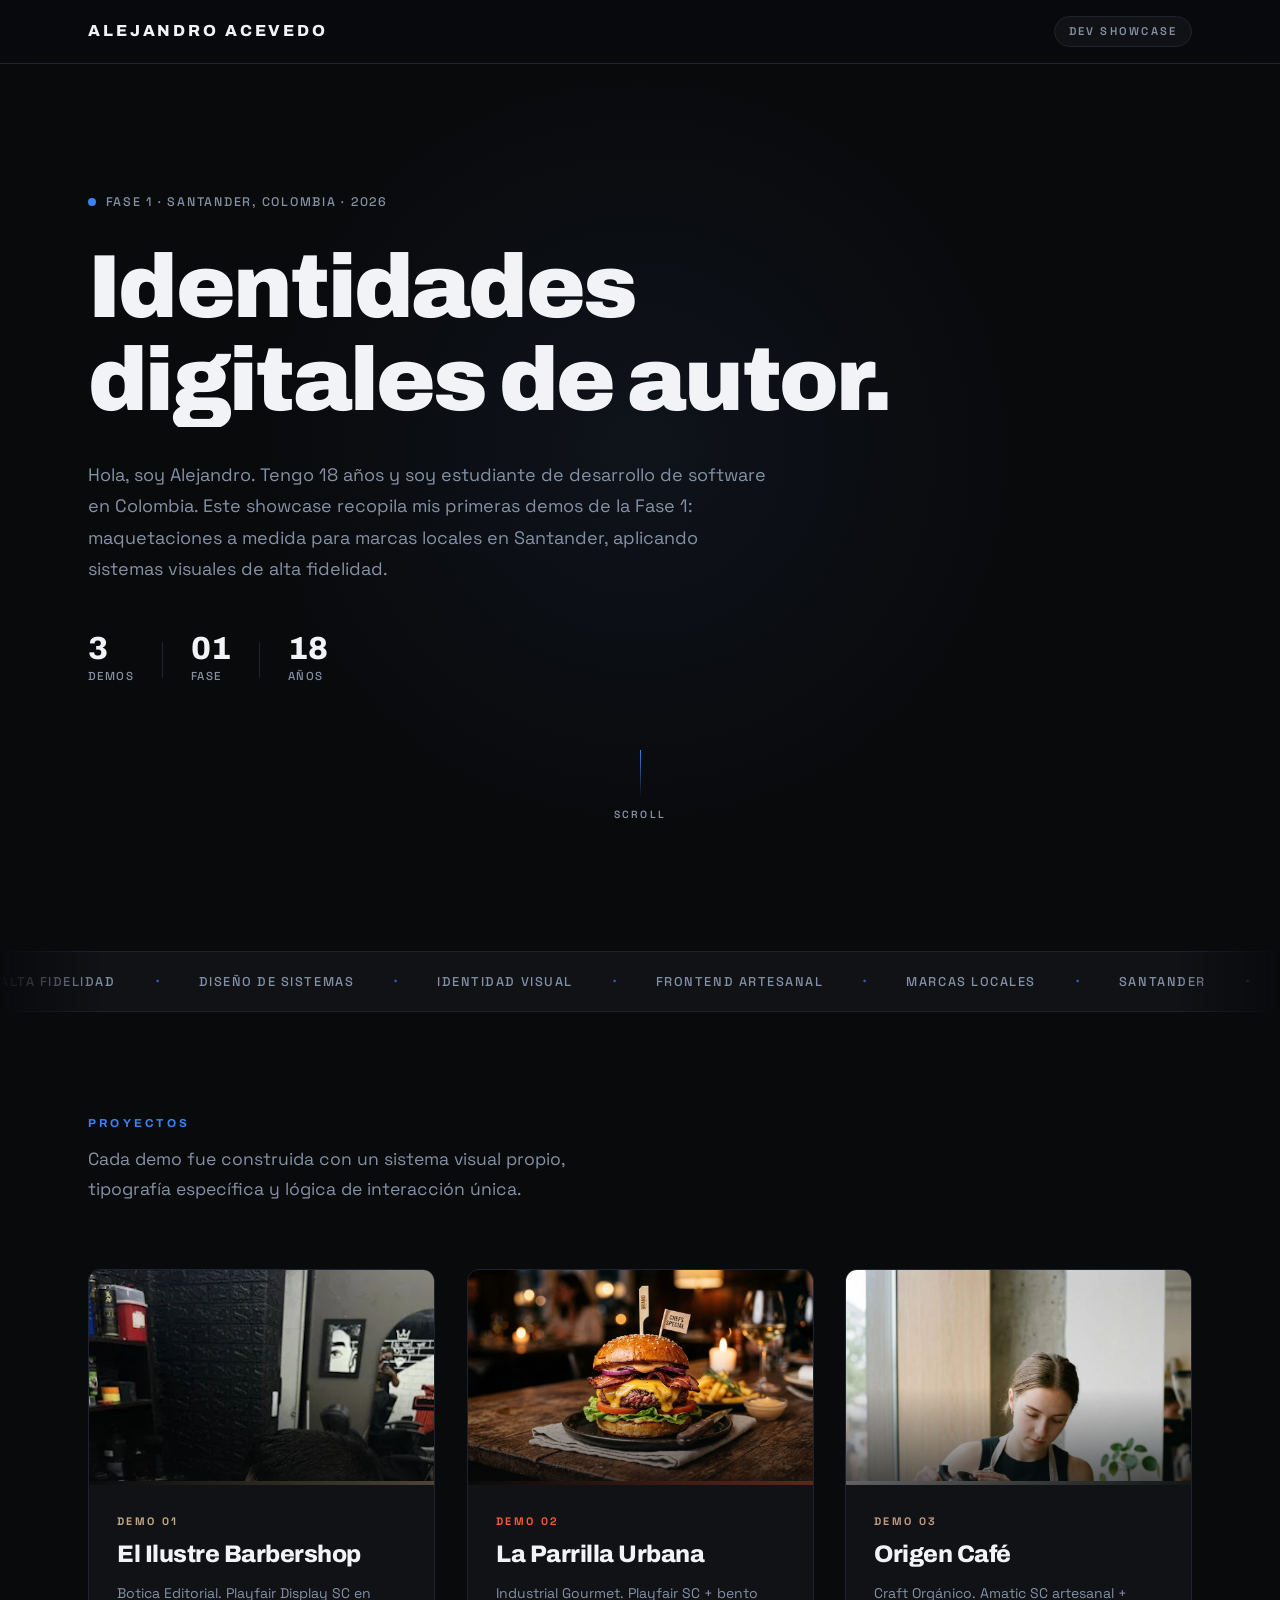
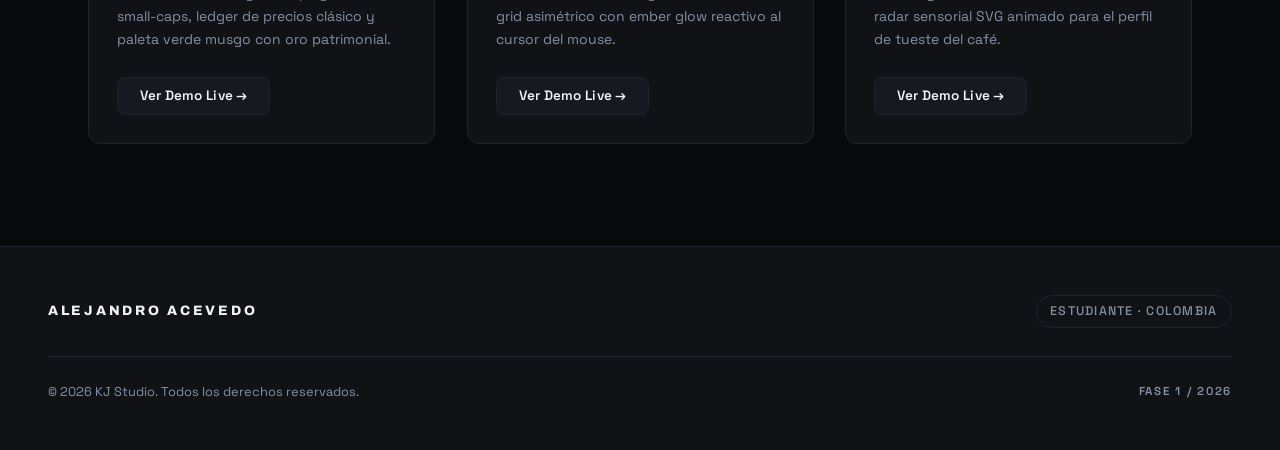
==== commit 6263f0f4: "feat:index" ====
--- a/index.html
+++ b/index.html
@@ -7,7 +7,7 @@
   <meta name="description" content="Demos de diseño web de alta fidelidad para negocios locales en Santander, Colombia. Barbería, hamburguesería y cafetería." />
   <meta property="og:title" content="Alejandro Acevedo — Web Developer Showcase Fase 1" />
   <meta property="og:description" content="Demos de diseño web de alta fidelidad para negocios locales en Santander, Colombia." />
-  <meta property="og:image" content="Outputs/01_barberia/img/Imagen pegada (2).png" />
+  <meta property="og:image" content="Outputs/01_barberia/img/barber-result.webp" />
   <meta property="og:type" content="website" />
   <meta name="theme-color" content="#090a0c" />
   <link rel="preconnect" href="https://fonts.googleapis.com" />
@@ -116,7 +116,7 @@
         >
           <div class="card-image-box">
             <img
-              src="Outputs/01_barberia/img/Imagen pegada (2).png"
+              src="Outputs/01_barberia/img/barber-result.webp"
               alt="Captura de pantalla del demo El Ilustre Barbershop"
               loading="lazy"
               width="800"
@@ -151,7 +151,7 @@
         >
           <div class="card-image-box">
             <img
-              src="Outputs/02_hamburgueseria/img/burger-hero.jpg"
+              src="Outputs/02_hamburgueseria/img/burger-hero.webp"
               alt="Captura de pantalla del demo La Parrilla Urbana"
               loading="lazy"
               width="800"
@@ -186,7 +186,7 @@
         >
           <div class="card-image-box">
             <img
-              src="Outputs/03_cafeteria/img/coffee-pour.jpg"
+              src="Outputs/03_cafeteria/img/coffee-pour.webp"
               alt="Captura de pantalla del demo Origen Café"
               loading="lazy"
               width="800"
